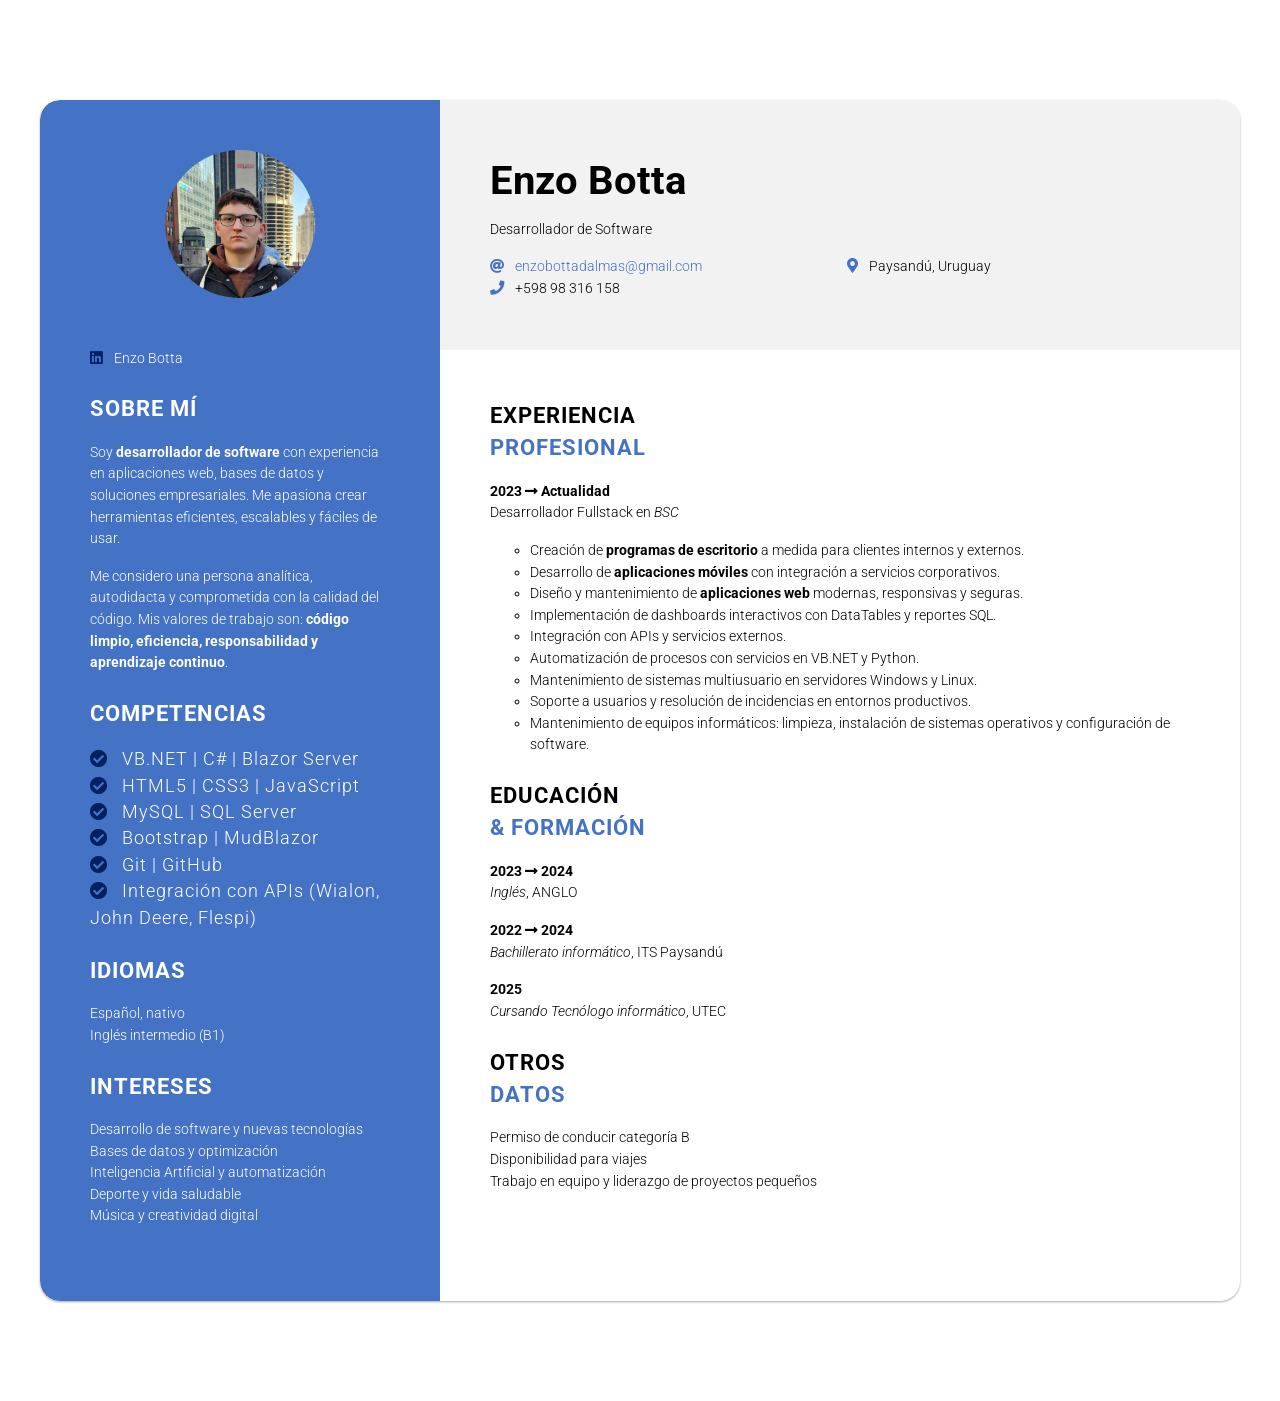
==== src/cv_online/index.html @ bd05775b "cv online" ====
<head>
    <title>Curriculum vitae</title>
    <meta charset="utf-8">
    <meta name="viewport" content="width=device-width, initial-scale=1, user-scalable=no">
    <link rel="preconnect" href="https://fonts.googleapis.com">
    <link rel="preconnect" href="https://fonts.gstatic.com" crossorigin>
    <link href="https://fonts.googleapis.com/css2?family=Roboto:ital,wght@0,300;0,400;0,700;1,400&display=swap"
        rel="stylesheet">
    <link href="https://cdnjs.cloudflare.com/ajax/libs/font-awesome/5.15.4/css/all.min.css" rel="stylesheet">
    <link href="styles.css" rel="stylesheet">
</head>

<body>
    <div class="cv-container">
        <div class="left-column">
            <img class="portait" src="yo_centrado.jpeg" />
            <div class="section">
                <p>
                    <a href="https://www.linkedin.com/in/enzo-botta-a52697334/" target="_blank">
                        <i class="icon fab fa-linkedin text-darkblue"></i> <span style="color:#ffffff;">Enzo
                            Botta</span>
                    </a>
                </p>
            </div>
            <div class="section">
                <h2>Sobre mí</h2>
                <p>
                    Soy <strong>desarrollador de software</strong> con experiencia en aplicaciones web, bases de datos y
                    soluciones empresariales. Me apasiona crear herramientas eficientes, escalables y fáciles de usar.
                </p>
                <p>
                    Me considero una persona analítica, autodidacta y comprometida con la calidad del código. Mis
                    valores de trabajo son: <strong>código limpio, eficiencia, responsabilidad y aprendizaje
                        continuo</strong>.
                </p>
            </div>
            <div class="section">
                <h2>Competencias</h2>
                <ul class="skills">
                    <li><i class="icon fas fa-check-circle text-darkblue"></i> VB.NET &#124; C# &#124; Blazor Server
                    </li>
                    <li><i class="icon fas fa-check-circle text-darkblue"></i> HTML5 &#124; CSS3 &#124; JavaScript</li>
                    <li><i class="icon fas fa-check-circle text-darkblue"></i> MySQL &#124; SQL Server</li>
                    <li><i class="icon fas fa-check-circle text-darkblue"></i> Bootstrap &#124; MudBlazor</li>
                    <li><i class="icon fas fa-check-circle text-darkblue"></i> Git &#124; GitHub</li>
                    <li><i class="icon fas fa-check-circle text-darkblue"></i> Integración con APIs (Wialon, John Deere,
                        Flespi)</li>
                </ul>
            </div>
            <div class="section">
                <h2>Idiomas</h2>
                <p>
                    Español, nativo
                    <br>
                    Inglés intermedio (B1)
                </p>
            </div>
            <div class="section">
                <h2>Intereses</h2>
                <p>
                    Desarrollo de software y nuevas tecnologías
                    <br>
                    Bases de datos y optimización
                    <br>
                    Inteligencia Artificial y automatización
                    <br>
                    Deporte y vida saludable
                    <br>
                    Música y creatividad digital
                </p>
            </div>
        </div>
        <div class="right-column">
            <div class="header">
                <h1>Enzo Botta</h1>
                <p>Desarrollador de Software</p>
                <ul class="infos">
                    <li><i class="icon fas fa-at text-blue"></i> <a
                            href="mailto:enzobottadalmas@gmail.com">enzobottadalmas@gmail.com</a></li>
                    <li><i class="icon fas fa-phone text-blue"></i> +598 98 316 158</li>
                    <li><i class="icon fas fa-map-marker-alt text-blue"></i> Paysandú, Uruguay</li>
                </ul>
            </div>
            <div class="content">
                <div class="section">
                    <h2>Experiencia <br><span class="text-blue">profesional</span></h2>
                    <p>
                        <strong>2023 <i class="fas fa-long-arrow-alt-right"></i> Actualidad</strong>
                        <br>
                        Desarrollador Fullstack en <em>BSC</em>
                    </p>
                    <ul class="experience-list">
                        <li>Creación de <strong>programas de escritorio</strong> a medida para clientes internos y
                            externos.</li>
                        <li>Desarrollo de <strong>aplicaciones móviles</strong> con integración a servicios
                            corporativos.</li>
                        <li>Diseño y mantenimiento de <strong>aplicaciones web</strong> modernas, responsivas y seguras.
                        </li>
                        <li>Implementación de dashboards interactivos con DataTables y reportes SQL.</li>
                        <li>Integración con APIs y servicios externos.</li>
                        <li>Automatización de procesos con servicios en VB.NET y Python.</li>
                        <li>Mantenimiento de sistemas multiusuario en servidores Windows y Linux.</li>
                        <li>Soporte a usuarios y resolución de incidencias en entornos productivos.</li>
                        <li>Mantenimiento de equipos informáticos: limpieza, instalación de sistemas operativos y configuración de software.</li>
                    </ul>
                </div>
                <div class="section">
                    <h2>Educación <br><span class="text-blue">& formación</span></h2>
                    <p>
                        <strong>2023 <i class="fas fa-long-arrow-alt-right"></i> 2024</strong>
                        <br>
                        <em>Inglés</em>, ANGLO
                    </p>
                    <p>
                        <strong>2022 <i class="fas fa-long-arrow-alt-right"></i> 2024</strong>
                        <br>
                        <em>Bachillerato informático</em>, ITS Paysandú
                    </p>
                    <p>
                        <strong>2025</strong>
                        <br>
                        <em>Cursando Tecnólogo informático</em>, UTEC
                    </p>
                </div>
                <div class="section">
                    <h2>Otros <br><span class="text-blue">datos</span></h2>
                    <p>
                        Permiso de conducir categoría B
                        <br>
                        Disponibilidad para viajes
                        <br>
                        Trabajo en equipo y liderazgo de proyectos pequeños
                    </p>
                </div>
            </div>
        </div>
    </div>
</body>
---- src/cv_online/styles.css ----
/* GENERAL */
*{
  margin: 0;
  box-sizing: border-box;
}

body{
  font-family: Roboto;
  font-weight: 300;
  font-size: .9rem;
  line-height: 1.5;
}

a{
  text-decoration: none;
  color: #4472C4;
}

a:hover{
  text-decoration: underline;
}

p{
  margin: 0 0 1rem;
}

h1{
  margin: 0 0 1rem;
  font-size: 2.5rem;
  margin-bottom: .5rem;
}

h2{
  margin: 0 0 1rem;
  letter-spacing: 1px;
  text-transform: uppercase;
}

.text-blue{
  color: #4472C4;
}

.text-darkblue{
  color: #002060;
}

.text-uppercase{
  text-transform: uppercase; 
}

.icon{
  margin-right: .5rem;
}

.cv-container{
  display: grid;
  grid-template-columns: 1fr 1fr 1fr;
  grid-template-areas: "left-column right-column right-column";
  width: 1200px;
  margin: 100px auto;
  box-shadow: 0 1px 3px rgba(0,0,0,0.12), 0 1px 2px rgba(0,0,0,0.24);
}

.section{
  margin-bottom: 1.5rem;
}

/* LEFT COLUMN */
.left-column{
  grid-area: left-column;
  padding: 50px;
  background-color: #4472C4;
  color: white;
}

.portait{
  border-radius: 50%;
  max-width: 150px;
  margin: auto;
  display: block;
  margin-bottom: 50px;
}

.skills{
  list-style-type: none;
  padding: 0;
  font-size: 1.1rem;
  letter-spacing: 1px;
  margin: 0 0 1rem;
}

/* RIGHT COLUMN */
.right-column{
  grid-area: right-column;
  display: grid;
  grid-template-rows: 250px 1fr;
  grid-template-areas: 
    "header"
    "content";
}

/* HEADER */
.header{
  grid-area: header;
  padding: 50px;
  background-color: #F2F2F2;
  display: flex;
  flex-direction: column;
  justify-content: center;
}

.infos{
  columns: 2;
  list-style-type: none;
  padding: 0;
}

/* CONTENT */
.content{
  grid-area: content;
  padding: 50px;
}

.experience-list{
  list-style-type: circle;
}

.cv-container{
  display: grid;
  grid-template-columns: 1fr 1fr 1fr;
  grid-template-areas: "left-column right-column right-column";
  width: 1200px;
  margin: 100px auto;
  box-shadow: 0 1px 3px rgba(0,0,0,0.12), 0 1px 2px rgba(0,0,0,0.24);
  border-radius: 20px;   /* 🔹 Esquinas redondeadas */
  overflow: hidden;      /* 🔹 Evita que el contenido sobresalga */
}

.left-column{
  grid-area: left-column;
  padding: 50px;
  background-color: #4472C4;
  color: white;
  border-top-left-radius: 20px;   /* 🔹 Redondea arriba a la izquierda */
  border-bottom-left-radius: 20px;/* 🔹 Redondea abajo a la izquierda */
}

.right-column{
  grid-area: right-column;
  display: grid;
  grid-template-rows: 250px 1fr;
  grid-template-areas: 
    "header"
    "content";
  border-top-right-radius: 20px;   /* 🔹 Redondea arriba a la derecha */
  border-bottom-right-radius: 20px;/* 🔹 Redondea abajo a la derecha */
}

.header{
  grid-area: header;
  padding: 50px;
  background-color: #F2F2F2;
  display: flex;
  flex-direction: column;
  justify-content: center;
  border-top-right-radius: 20px; /* 🔹 Encabezado redondeado */
}
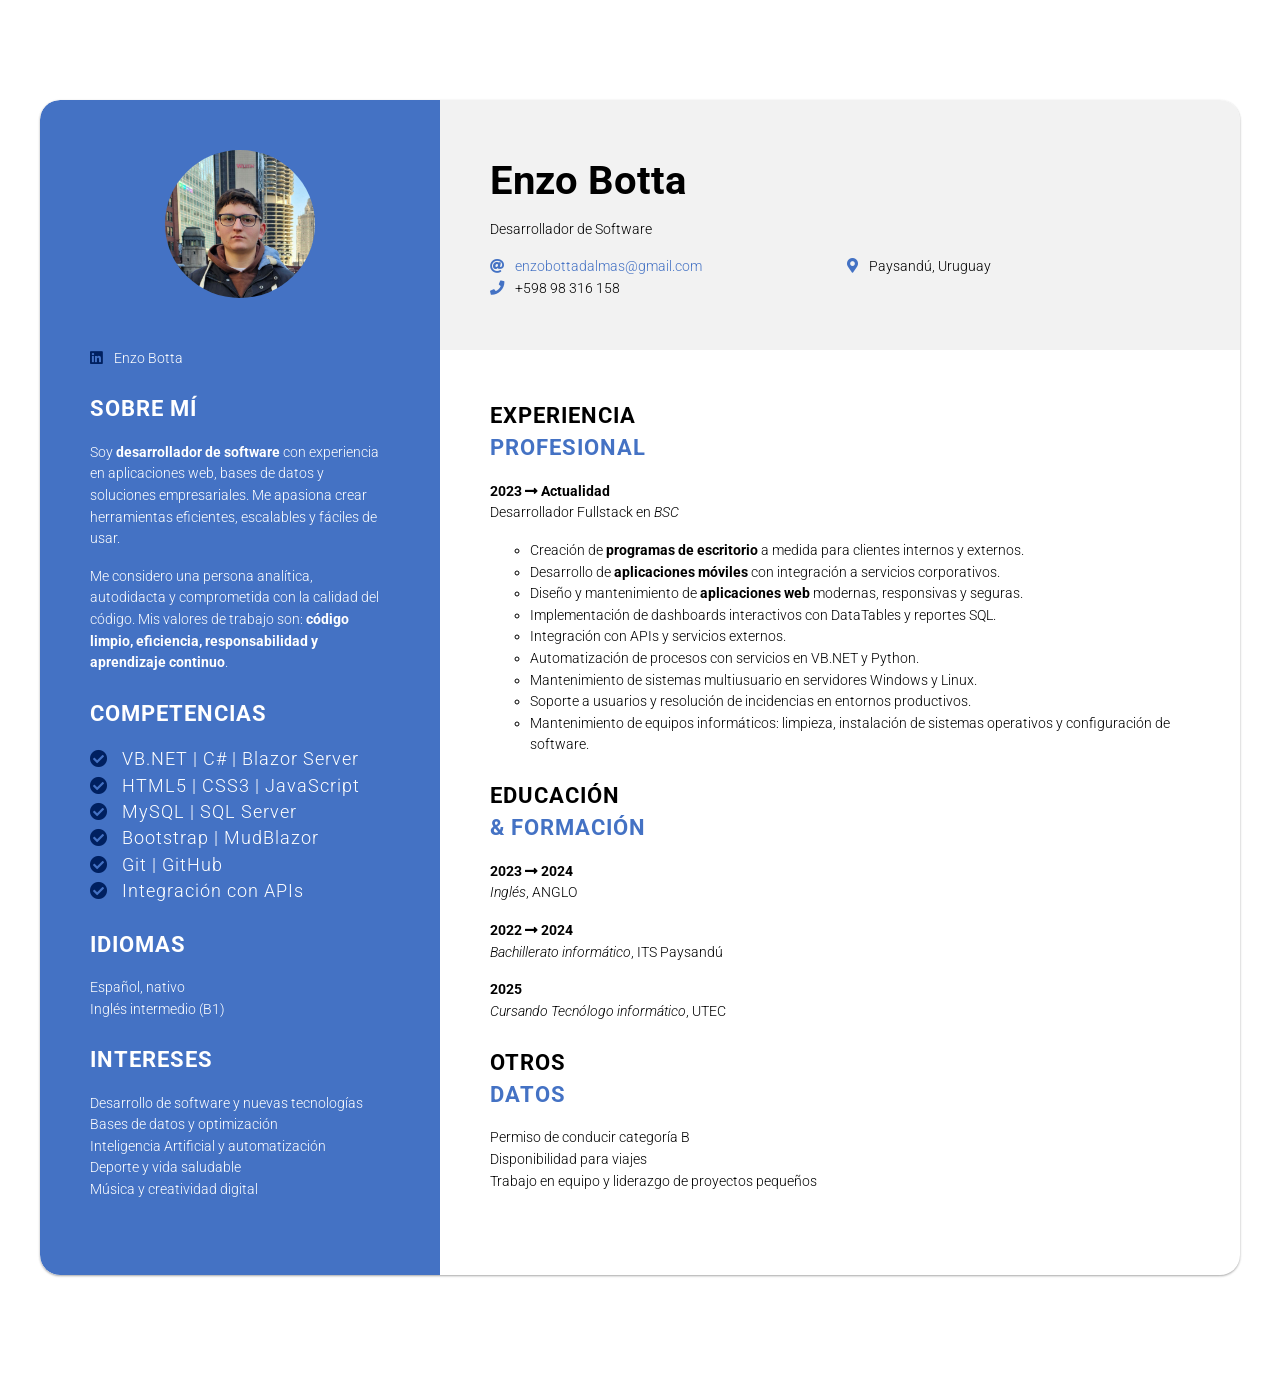
==== commit a86625bf: "Update index.html" ====
--- a/src/cv_online/index.html
+++ b/src/cv_online/index.html
@@ -43,8 +43,7 @@
                     <li><i class="icon fas fa-check-circle text-darkblue"></i> MySQL &#124; SQL Server</li>
                     <li><i class="icon fas fa-check-circle text-darkblue"></i> Bootstrap &#124; MudBlazor</li>
                     <li><i class="icon fas fa-check-circle text-darkblue"></i> Git &#124; GitHub</li>
-                    <li><i class="icon fas fa-check-circle text-darkblue"></i> Integración con APIs (Wialon, John Deere,
-                        Flespi)</li>
+                    <li><i class="icon fas fa-check-circle text-darkblue"></i> Integración con APIs</li>
                 </ul>
             </div>
             <div class="section">
@@ -135,4 +134,4 @@
             </div>
         </div>
     </div>
-</body>+</body>
--- a/src/cv_online/styles.css
+++ b/src/cv_online/styles.css
@@ -165,3 +165,30 @@
   justify-content: center;
   border-top-right-radius: 20px; /* 🔹 Encabezado redondeado */
 }
+/* PRINT STYLES */
+@media print {
+  body {
+    background: #fff;
+  }
+  .cv-container {
+    width: 100%;
+    margin: 0;
+    box-shadow: none;
+    border-radius: 0;
+  }
+  .left-column {
+    background: #2F5597 !important;
+    color: white !important;
+    -webkit-print-color-adjust: exact;
+    print-color-adjust: exact;
+  }
+  .header {
+    background: #f4f6f8 !important;
+    -webkit-print-color-adjust: exact;
+    print-color-adjust: exact;
+  }
+  a {
+    color: #2F5597 !important;
+    text-decoration: none;
+  }
+}
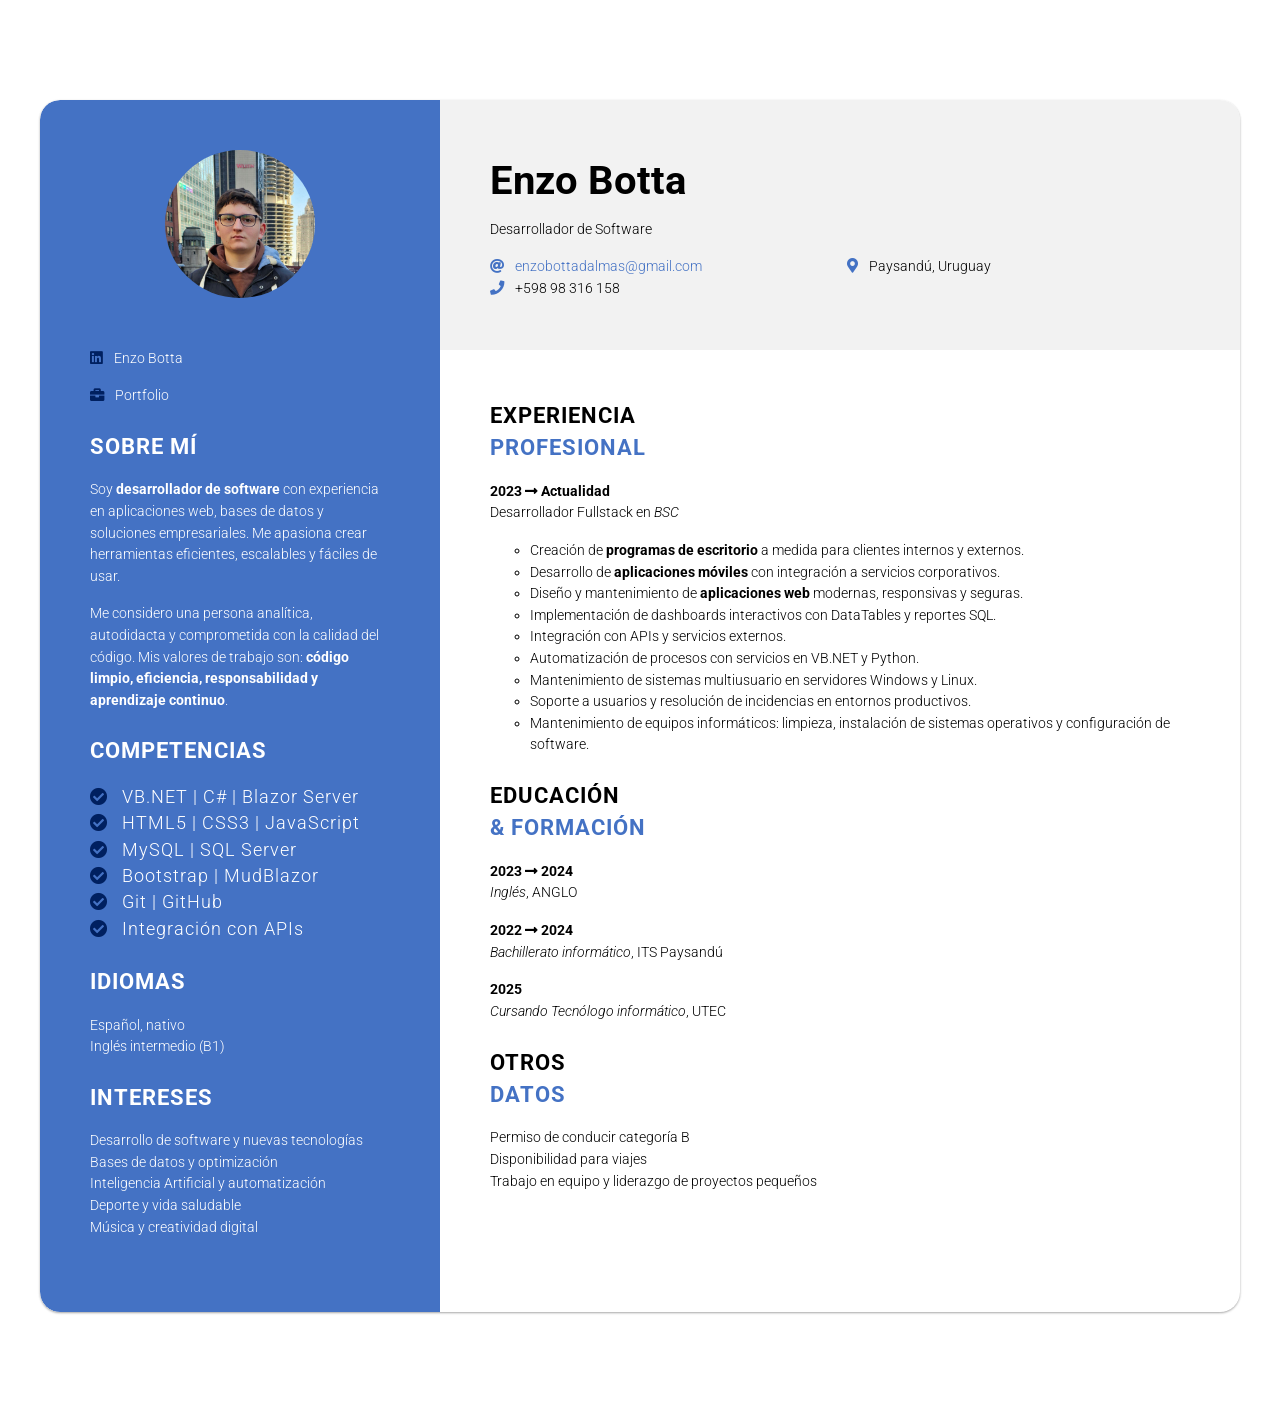
==== commit 106875a8: "Update index.html" ====
--- a/src/cv_online/index.html
+++ b/src/cv_online/index.html
@@ -19,6 +19,11 @@
                     <a href="https://www.linkedin.com/in/enzo-botta-a52697334/" target="_blank">
                         <i class="icon fab fa-linkedin text-darkblue"></i> <span style="color:#ffffff;">Enzo
                             Botta</span>
+                    </a>
+                </p>
+                <p>
+                    <a href="https://enzobottaportfolio.vercel.app/" target="_blank">
+                        <i class="icon fas fa-briefcase text-darkblue"></i> <span style="color:#ffffff;">Portfolio</span>
                     </a>
                 </p>
             </div>
@@ -100,7 +105,8 @@
                         <li>Automatización de procesos con servicios en VB.NET y Python.</li>
                         <li>Mantenimiento de sistemas multiusuario en servidores Windows y Linux.</li>
                         <li>Soporte a usuarios y resolución de incidencias en entornos productivos.</li>
-                        <li>Mantenimiento de equipos informáticos: limpieza, instalación de sistemas operativos y configuración de software.</li>
+                        <li>Mantenimiento de equipos informáticos: limpieza, instalación de sistemas operativos y
+                            configuración de software.</li>
                     </ul>
                 </div>
                 <div class="section">
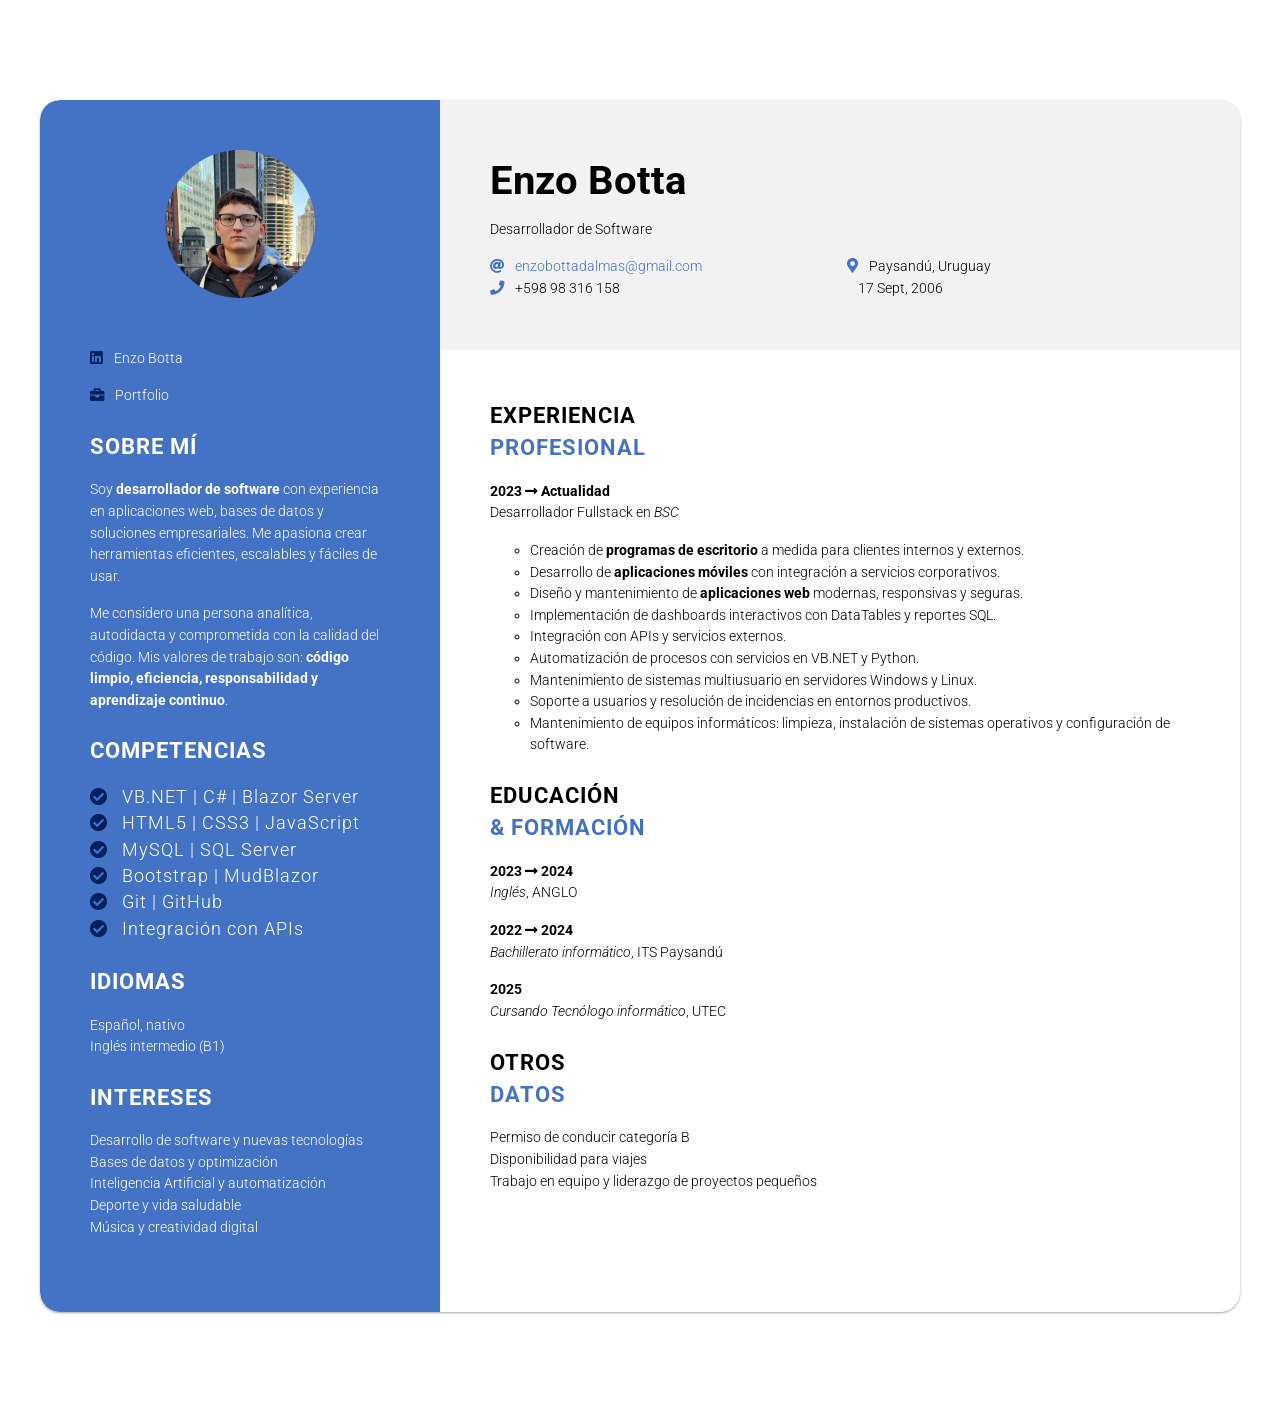
==== commit 947c309c: "cv cumple" ====
--- a/src/cv_online/index.html
+++ b/src/cv_online/index.html
@@ -83,6 +83,7 @@
                             href="mailto:enzobottadalmas@gmail.com">enzobottadalmas@gmail.com</a></li>
                     <li><i class="icon fas fa-phone text-blue"></i> +598 98 316 158</li>
                     <li><i class="icon fas fa-map-marker-alt text-blue"></i> Paysandú, Uruguay</li>
+                    <li><i class="icon fas fa-birthday-cake-alt text-blue"></i> 17 Sept, 2006</li>
                 </ul>
             </div>
             <div class="content">
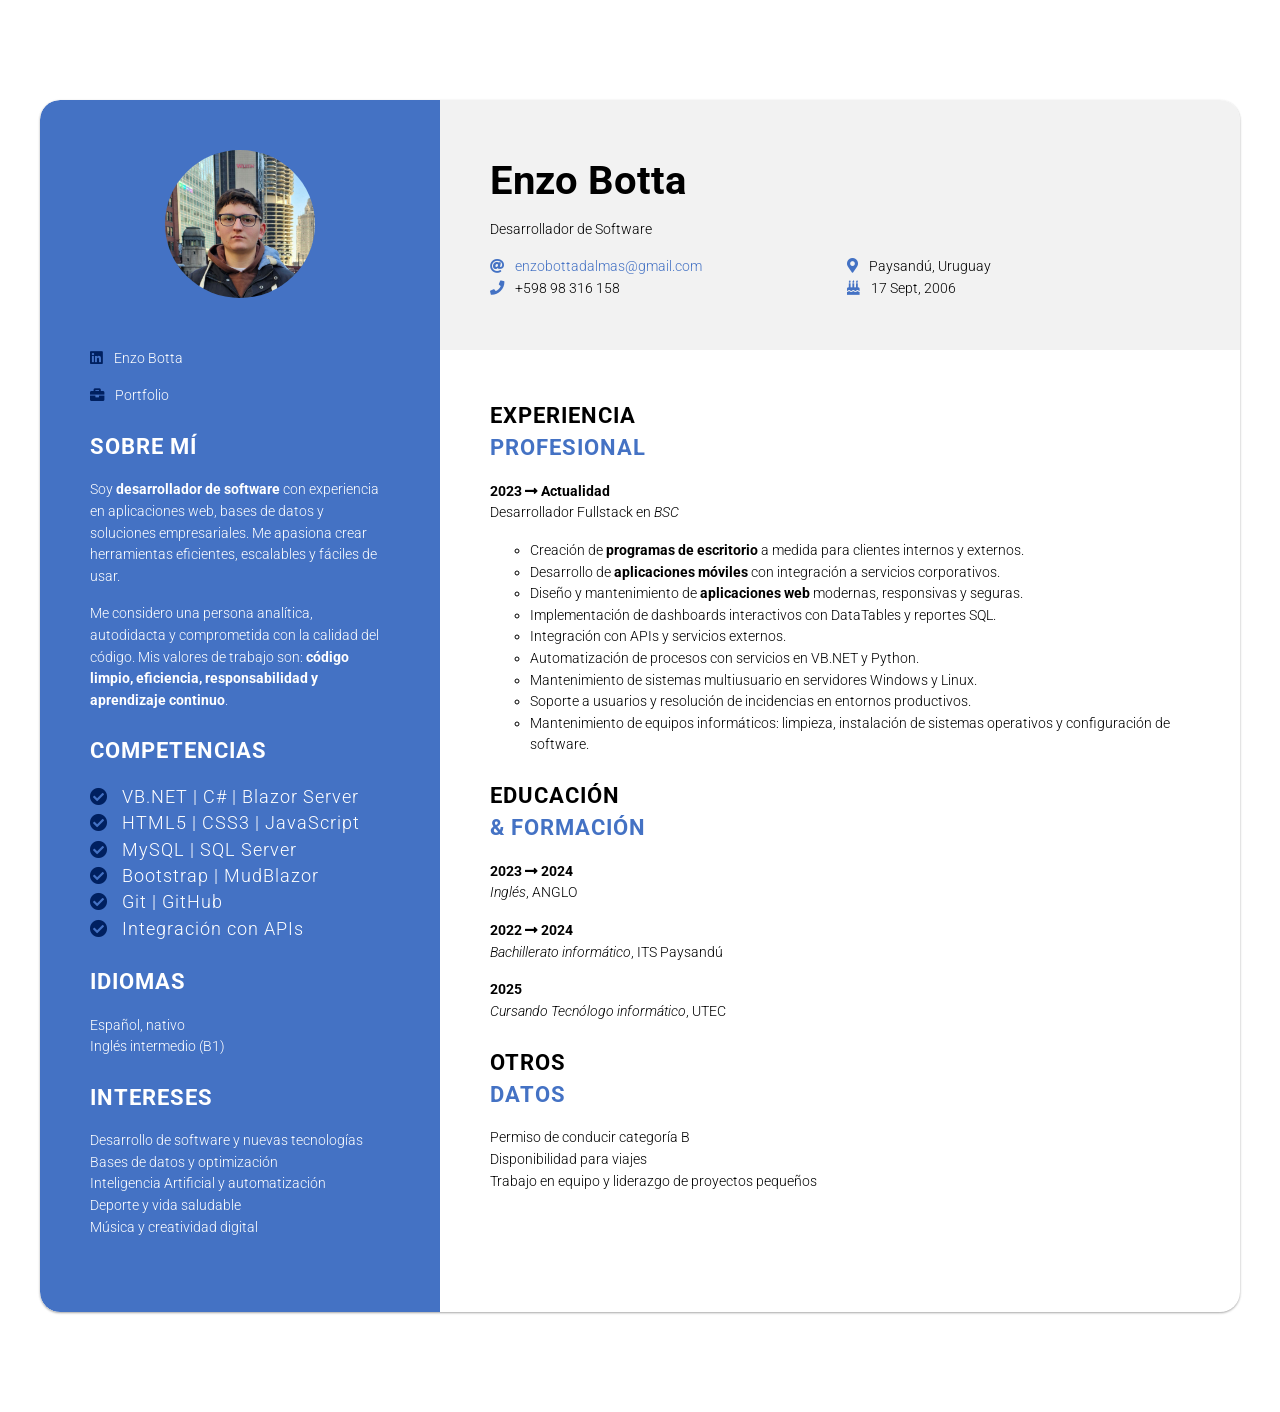
==== commit 1d908ea3: "Update index.html" ====
--- a/src/cv_online/index.html
+++ b/src/cv_online/index.html
@@ -83,7 +83,7 @@
                             href="mailto:enzobottadalmas@gmail.com">enzobottadalmas@gmail.com</a></li>
                     <li><i class="icon fas fa-phone text-blue"></i> +598 98 316 158</li>
                     <li><i class="icon fas fa-map-marker-alt text-blue"></i> Paysandú, Uruguay</li>
-                    <li><i class="icon fas fa-birthday-cake-alt text-blue"></i> 17 Sept, 2006</li>
+                    <li><i class="icon fas fa-birthday-cake text-blue"></i> 17 Sept, 2006</li>
                 </ul>
             </div>
             <div class="content">
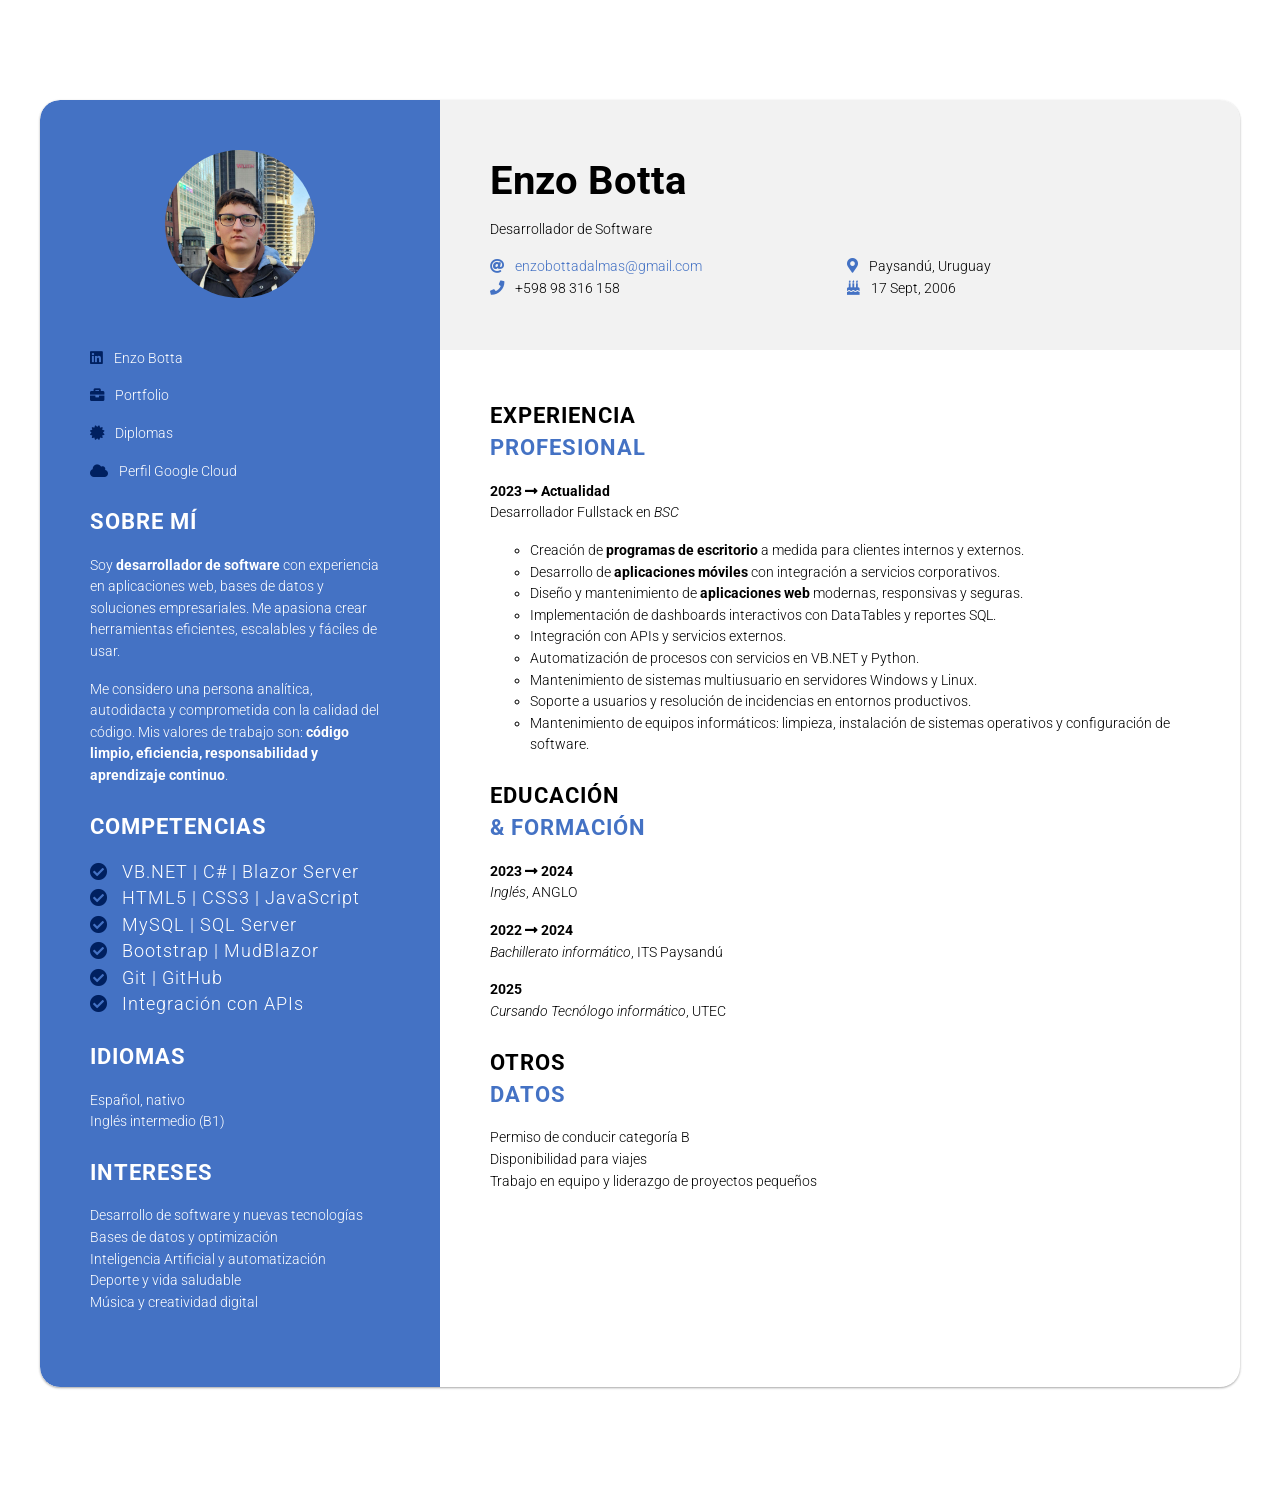
==== commit 80a8f8aa: "perfil g y diplomas" ====
--- a/src/cv_online/index.html
+++ b/src/cv_online/index.html
@@ -26,6 +26,21 @@
                         <i class="icon fas fa-briefcase text-darkblue"></i> <span style="color:#ffffff;">Portfolio</span>
                     </a>
                 </p>
+
+                <p>
+                <a href="https://drive.google.com/drive/folders/16JoHkefXDmVdhYFFHDwD_KKhIX2GQ_xZ?usp=sharing" target="_blank">
+                    <i class="icon fas fa-certificate text-darkblue"></i> 
+                    <span style="color:#ffffff;">Diplomas</span>
+                </a>
+                </p>
+
+                <p>
+                <a href="https://www.cloudskillsboost.google/public_profiles/85695801-5978-45fd-b736-03b87e97d844" target="_blank">
+                    <i class="icon fas fa-cloud text-darkblue"></i> 
+                    <span style="color:#ffffff;">Perfil Google Cloud</span>
+                </a>
+                </p>
+
             </div>
             <div class="section">
                 <h2>Sobre mí</h2>
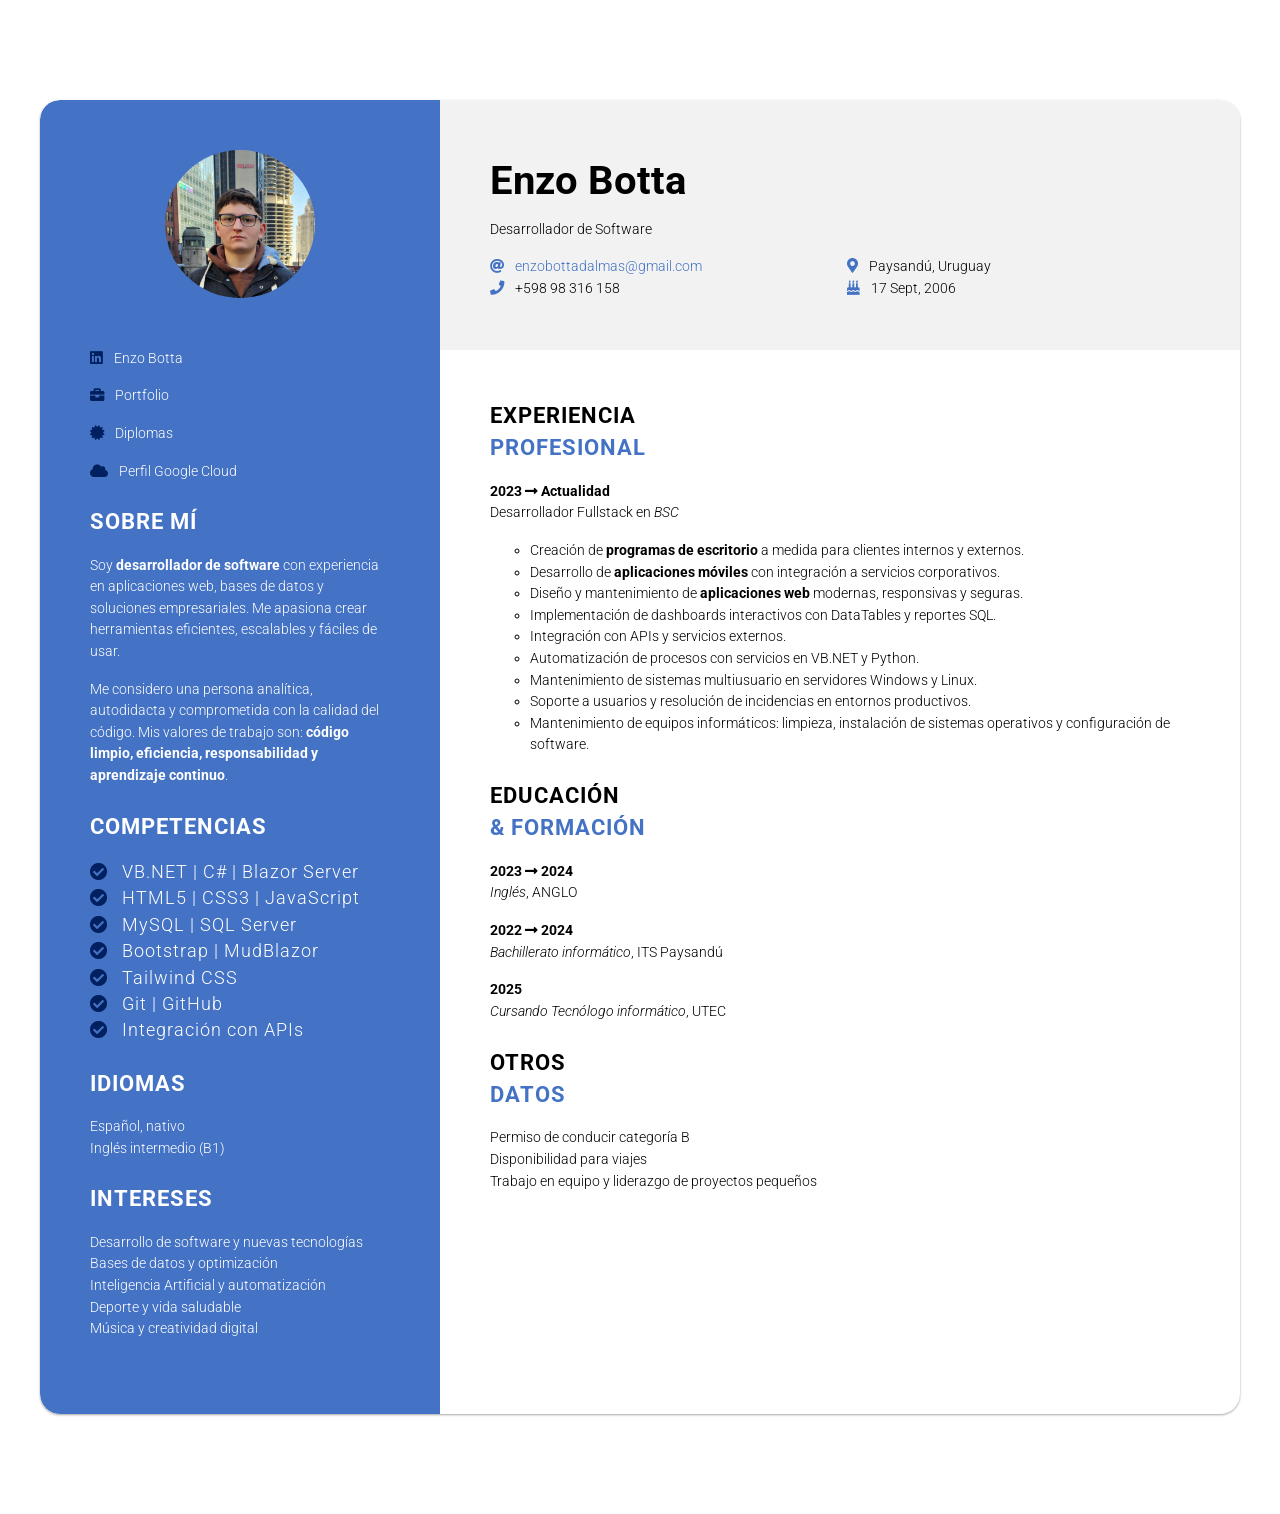
==== commit e486cddf: "Update portfolio with CV link and new icons Key features implemented: - Add .gitignore file for comm" ====
--- a/src/cv_online/index.html
+++ b/src/cv_online/index.html
@@ -1,159 +1,160 @@
-<head>
-    <title>Curriculum vitae</title>
-    <meta charset="utf-8">
-    <meta name="viewport" content="width=device-width, initial-scale=1, user-scalable=no">
-    <link rel="preconnect" href="https://fonts.googleapis.com">
-    <link rel="preconnect" href="https://fonts.gstatic.com" crossorigin>
-    <link href="https://fonts.googleapis.com/css2?family=Roboto:ital,wght@0,300;0,400;0,700;1,400&display=swap"
-        rel="stylesheet">
-    <link href="https://cdnjs.cloudflare.com/ajax/libs/font-awesome/5.15.4/css/all.min.css" rel="stylesheet">
-    <link href="styles.css" rel="stylesheet">
-</head>
-
-<body>
-    <div class="cv-container">
-        <div class="left-column">
-            <img class="portait" src="yo_centrado.jpeg" />
-            <div class="section">
-                <p>
-                    <a href="https://www.linkedin.com/in/enzo-botta-a52697334/" target="_blank">
-                        <i class="icon fab fa-linkedin text-darkblue"></i> <span style="color:#ffffff;">Enzo
-                            Botta</span>
-                    </a>
-                </p>
-                <p>
-                    <a href="https://enzobottaportfolio.vercel.app/" target="_blank">
-                        <i class="icon fas fa-briefcase text-darkblue"></i> <span style="color:#ffffff;">Portfolio</span>
-                    </a>
-                </p>
-
-                <p>
-                <a href="https://drive.google.com/drive/folders/16JoHkefXDmVdhYFFHDwD_KKhIX2GQ_xZ?usp=sharing" target="_blank">
-                    <i class="icon fas fa-certificate text-darkblue"></i> 
-                    <span style="color:#ffffff;">Diplomas</span>
-                </a>
-                </p>
-
-                <p>
-                <a href="https://www.cloudskillsboost.google/public_profiles/85695801-5978-45fd-b736-03b87e97d844" target="_blank">
-                    <i class="icon fas fa-cloud text-darkblue"></i> 
-                    <span style="color:#ffffff;">Perfil Google Cloud</span>
-                </a>
-                </p>
-
-            </div>
-            <div class="section">
-                <h2>Sobre mí</h2>
-                <p>
-                    Soy <strong>desarrollador de software</strong> con experiencia en aplicaciones web, bases de datos y
-                    soluciones empresariales. Me apasiona crear herramientas eficientes, escalables y fáciles de usar.
-                </p>
-                <p>
-                    Me considero una persona analítica, autodidacta y comprometida con la calidad del código. Mis
-                    valores de trabajo son: <strong>código limpio, eficiencia, responsabilidad y aprendizaje
-                        continuo</strong>.
-                </p>
-            </div>
-            <div class="section">
-                <h2>Competencias</h2>
-                <ul class="skills">
-                    <li><i class="icon fas fa-check-circle text-darkblue"></i> VB.NET &#124; C# &#124; Blazor Server
-                    </li>
-                    <li><i class="icon fas fa-check-circle text-darkblue"></i> HTML5 &#124; CSS3 &#124; JavaScript</li>
-                    <li><i class="icon fas fa-check-circle text-darkblue"></i> MySQL &#124; SQL Server</li>
-                    <li><i class="icon fas fa-check-circle text-darkblue"></i> Bootstrap &#124; MudBlazor</li>
-                    <li><i class="icon fas fa-check-circle text-darkblue"></i> Git &#124; GitHub</li>
-                    <li><i class="icon fas fa-check-circle text-darkblue"></i> Integración con APIs</li>
-                </ul>
-            </div>
-            <div class="section">
-                <h2>Idiomas</h2>
-                <p>
-                    Español, nativo
-                    <br>
-                    Inglés intermedio (B1)
-                </p>
-            </div>
-            <div class="section">
-                <h2>Intereses</h2>
-                <p>
-                    Desarrollo de software y nuevas tecnologías
-                    <br>
-                    Bases de datos y optimización
-                    <br>
-                    Inteligencia Artificial y automatización
-                    <br>
-                    Deporte y vida saludable
-                    <br>
-                    Música y creatividad digital
-                </p>
-            </div>
-        </div>
-        <div class="right-column">
-            <div class="header">
-                <h1>Enzo Botta</h1>
-                <p>Desarrollador de Software</p>
-                <ul class="infos">
-                    <li><i class="icon fas fa-at text-blue"></i> <a
-                            href="mailto:enzobottadalmas@gmail.com">enzobottadalmas@gmail.com</a></li>
-                    <li><i class="icon fas fa-phone text-blue"></i> +598 98 316 158</li>
-                    <li><i class="icon fas fa-map-marker-alt text-blue"></i> Paysandú, Uruguay</li>
-                    <li><i class="icon fas fa-birthday-cake text-blue"></i> 17 Sept, 2006</li>
-                </ul>
-            </div>
-            <div class="content">
-                <div class="section">
-                    <h2>Experiencia <br><span class="text-blue">profesional</span></h2>
-                    <p>
-                        <strong>2023 <i class="fas fa-long-arrow-alt-right"></i> Actualidad</strong>
-                        <br>
-                        Desarrollador Fullstack en <em>BSC</em>
-                    </p>
-                    <ul class="experience-list">
-                        <li>Creación de <strong>programas de escritorio</strong> a medida para clientes internos y
-                            externos.</li>
-                        <li>Desarrollo de <strong>aplicaciones móviles</strong> con integración a servicios
-                            corporativos.</li>
-                        <li>Diseño y mantenimiento de <strong>aplicaciones web</strong> modernas, responsivas y seguras.
-                        </li>
-                        <li>Implementación de dashboards interactivos con DataTables y reportes SQL.</li>
-                        <li>Integración con APIs y servicios externos.</li>
-                        <li>Automatización de procesos con servicios en VB.NET y Python.</li>
-                        <li>Mantenimiento de sistemas multiusuario en servidores Windows y Linux.</li>
-                        <li>Soporte a usuarios y resolución de incidencias en entornos productivos.</li>
-                        <li>Mantenimiento de equipos informáticos: limpieza, instalación de sistemas operativos y
-                            configuración de software.</li>
-                    </ul>
-                </div>
-                <div class="section">
-                    <h2>Educación <br><span class="text-blue">& formación</span></h2>
-                    <p>
-                        <strong>2023 <i class="fas fa-long-arrow-alt-right"></i> 2024</strong>
-                        <br>
-                        <em>Inglés</em>, ANGLO
-                    </p>
-                    <p>
-                        <strong>2022 <i class="fas fa-long-arrow-alt-right"></i> 2024</strong>
-                        <br>
-                        <em>Bachillerato informático</em>, ITS Paysandú
-                    </p>
-                    <p>
-                        <strong>2025</strong>
-                        <br>
-                        <em>Cursando Tecnólogo informático</em>, UTEC
-                    </p>
-                </div>
-                <div class="section">
-                    <h2>Otros <br><span class="text-blue">datos</span></h2>
-                    <p>
-                        Permiso de conducir categoría B
-                        <br>
-                        Disponibilidad para viajes
-                        <br>
-                        Trabajo en equipo y liderazgo de proyectos pequeños
-                    </p>
-                </div>
-            </div>
-        </div>
-    </div>
-</body>
+<head>
+    <title>Curriculum vitae</title>
+    <meta charset="utf-8">
+    <meta name="viewport" content="width=device-width, initial-scale=1, user-scalable=no">
+    <link rel="preconnect" href="https://fonts.googleapis.com">
+    <link rel="preconnect" href="https://fonts.gstatic.com" crossorigin>
+    <link href="https://fonts.googleapis.com/css2?family=Roboto:ital,wght@0,300;0,400;0,700;1,400&display=swap"
+        rel="stylesheet">
+    <link href="https://cdnjs.cloudflare.com/ajax/libs/font-awesome/5.15.4/css/all.min.css" rel="stylesheet">
+    <link href="styles.css" rel="stylesheet">
+</head>
+
+<body>
+    <div class="cv-container">
+        <div class="left-column">
+            <img class="portait" src="yo_centrado.jpeg" />
+            <div class="section">
+                <p>
+                    <a href="https://www.linkedin.com/in/enzo-botta-a52697334/" target="_blank">
+                        <i class="icon fab fa-linkedin text-darkblue"></i> <span style="color:#ffffff;">Enzo
+                            Botta</span>
+                    </a>
+                </p>
+                <p>
+                    <a href="https://enzobottaportfolio.vercel.app/" target="_blank">
+                        <i class="icon fas fa-briefcase text-darkblue"></i> <span style="color:#ffffff;">Portfolio</span>
+                    </a>
+                </p>
+
+                <p>
+                <a href="https://drive.google.com/drive/folders/16JoHkefXDmVdhYFFHDwD_KKhIX2GQ_xZ?usp=sharing" target="_blank">
+                    <i class="icon fas fa-certificate text-darkblue"></i> 
+                    <span style="color:#ffffff;">Diplomas</span>
+                </a>
+                </p>
+
+                <p>
+                <a href="https://www.cloudskillsboost.google/public_profiles/85695801-5978-45fd-b736-03b87e97d844" target="_blank">
+                    <i class="icon fas fa-cloud text-darkblue"></i> 
+                    <span style="color:#ffffff;">Perfil Google Cloud</span>
+                </a>
+                </p>
+
+            </div>
+            <div class="section">
+                <h2>Sobre mí</h2>
+                <p>
+                    Soy <strong>desarrollador de software</strong> con experiencia en aplicaciones web, bases de datos y
+                    soluciones empresariales. Me apasiona crear herramientas eficientes, escalables y fáciles de usar.
+                </p>
+                <p>
+                    Me considero una persona analítica, autodidacta y comprometida con la calidad del código. Mis
+                    valores de trabajo son: <strong>código limpio, eficiencia, responsabilidad y aprendizaje
+                        continuo</strong>.
+                </p>
+            </div>
+            <div class="section">
+                <h2>Competencias</h2>
+                <ul class="skills">
+                    <li><i class="icon fas fa-check-circle text-darkblue"></i> VB.NET &#124; C# &#124; Blazor Server
+                    </li>
+                    <li><i class="icon fas fa-check-circle text-darkblue"></i> HTML5 &#124; CSS3 &#124; JavaScript</li>
+                    <li><i class="icon fas fa-check-circle text-darkblue"></i> MySQL &#124; SQL Server</li>
+                    <li><i class="icon fas fa-check-circle text-darkblue"></i> Bootstrap &#124; MudBlazor</li>
+                    <li><i class="icon fas fa-check-circle text-darkblue"></i> Tailwind CSS</li>
+                    <li><i class="icon fas fa-check-circle text-darkblue"></i> Git &#124; GitHub</li>
+                    <li><i class="icon fas fa-check-circle text-darkblue"></i> Integración con APIs</li>
+                </ul>
+            </div>
+            <div class="section">
+                <h2>Idiomas</h2>
+                <p>
+                    Español, nativo
+                    <br>
+                    Inglés intermedio (B1)
+                </p>
+            </div>
+            <div class="section">
+                <h2>Intereses</h2>
+                <p>
+                    Desarrollo de software y nuevas tecnologías
+                    <br>
+                    Bases de datos y optimización
+                    <br>
+                    Inteligencia Artificial y automatización
+                    <br>
+                    Deporte y vida saludable
+                    <br>
+                    Música y creatividad digital
+                </p>
+            </div>
+        </div>
+        <div class="right-column">
+            <div class="header">
+                <h1>Enzo Botta</h1>
+                <p>Desarrollador de Software</p>
+                <ul class="infos">
+                    <li><i class="icon fas fa-at text-blue"></i> <a
+                            href="mailto:enzobottadalmas@gmail.com">enzobottadalmas@gmail.com</a></li>
+                    <li><i class="icon fas fa-phone text-blue"></i> +598 98 316 158</li>
+                    <li><i class="icon fas fa-map-marker-alt text-blue"></i> Paysandú, Uruguay</li>
+                    <li><i class="icon fas fa-birthday-cake text-blue"></i> 17 Sept, 2006</li>
+                </ul>
+            </div>
+            <div class="content">
+                <div class="section">
+                    <h2>Experiencia <br><span class="text-blue">profesional</span></h2>
+                    <p>
+                        <strong>2023 <i class="fas fa-long-arrow-alt-right"></i> Actualidad</strong>
+                        <br>
+                        Desarrollador Fullstack en <em>BSC</em>
+                    </p>
+                    <ul class="experience-list">
+                        <li>Creación de <strong>programas de escritorio</strong> a medida para clientes internos y
+                            externos.</li>
+                        <li>Desarrollo de <strong>aplicaciones móviles</strong> con integración a servicios
+                            corporativos.</li>
+                        <li>Diseño y mantenimiento de <strong>aplicaciones web</strong> modernas, responsivas y seguras.
+                        </li>
+                        <li>Implementación de dashboards interactivos con DataTables y reportes SQL.</li>
+                        <li>Integración con APIs y servicios externos.</li>
+                        <li>Automatización de procesos con servicios en VB.NET y Python.</li>
+                        <li>Mantenimiento de sistemas multiusuario en servidores Windows y Linux.</li>
+                        <li>Soporte a usuarios y resolución de incidencias en entornos productivos.</li>
+                        <li>Mantenimiento de equipos informáticos: limpieza, instalación de sistemas operativos y
+                            configuración de software.</li>
+                    </ul>
+                </div>
+                <div class="section">
+                    <h2>Educación <br><span class="text-blue">& formación</span></h2>
+                    <p>
+                        <strong>2023 <i class="fas fa-long-arrow-alt-right"></i> 2024</strong>
+                        <br>
+                        <em>Inglés</em>, ANGLO
+                    </p>
+                    <p>
+                        <strong>2022 <i class="fas fa-long-arrow-alt-right"></i> 2024</strong>
+                        <br>
+                        <em>Bachillerato informático</em>, ITS Paysandú
+                    </p>
+                    <p>
+                        <strong>2025</strong>
+                        <br>
+                        <em>Cursando Tecnólogo informático</em>, UTEC
+                    </p>
+                </div>
+                <div class="section">
+                    <h2>Otros <br><span class="text-blue">datos</span></h2>
+                    <p>
+                        Permiso de conducir categoría B
+                        <br>
+                        Disponibilidad para viajes
+                        <br>
+                        Trabajo en equipo y liderazgo de proyectos pequeños
+                    </p>
+                </div>
+            </div>
+        </div>
+    </div>
+</body>
